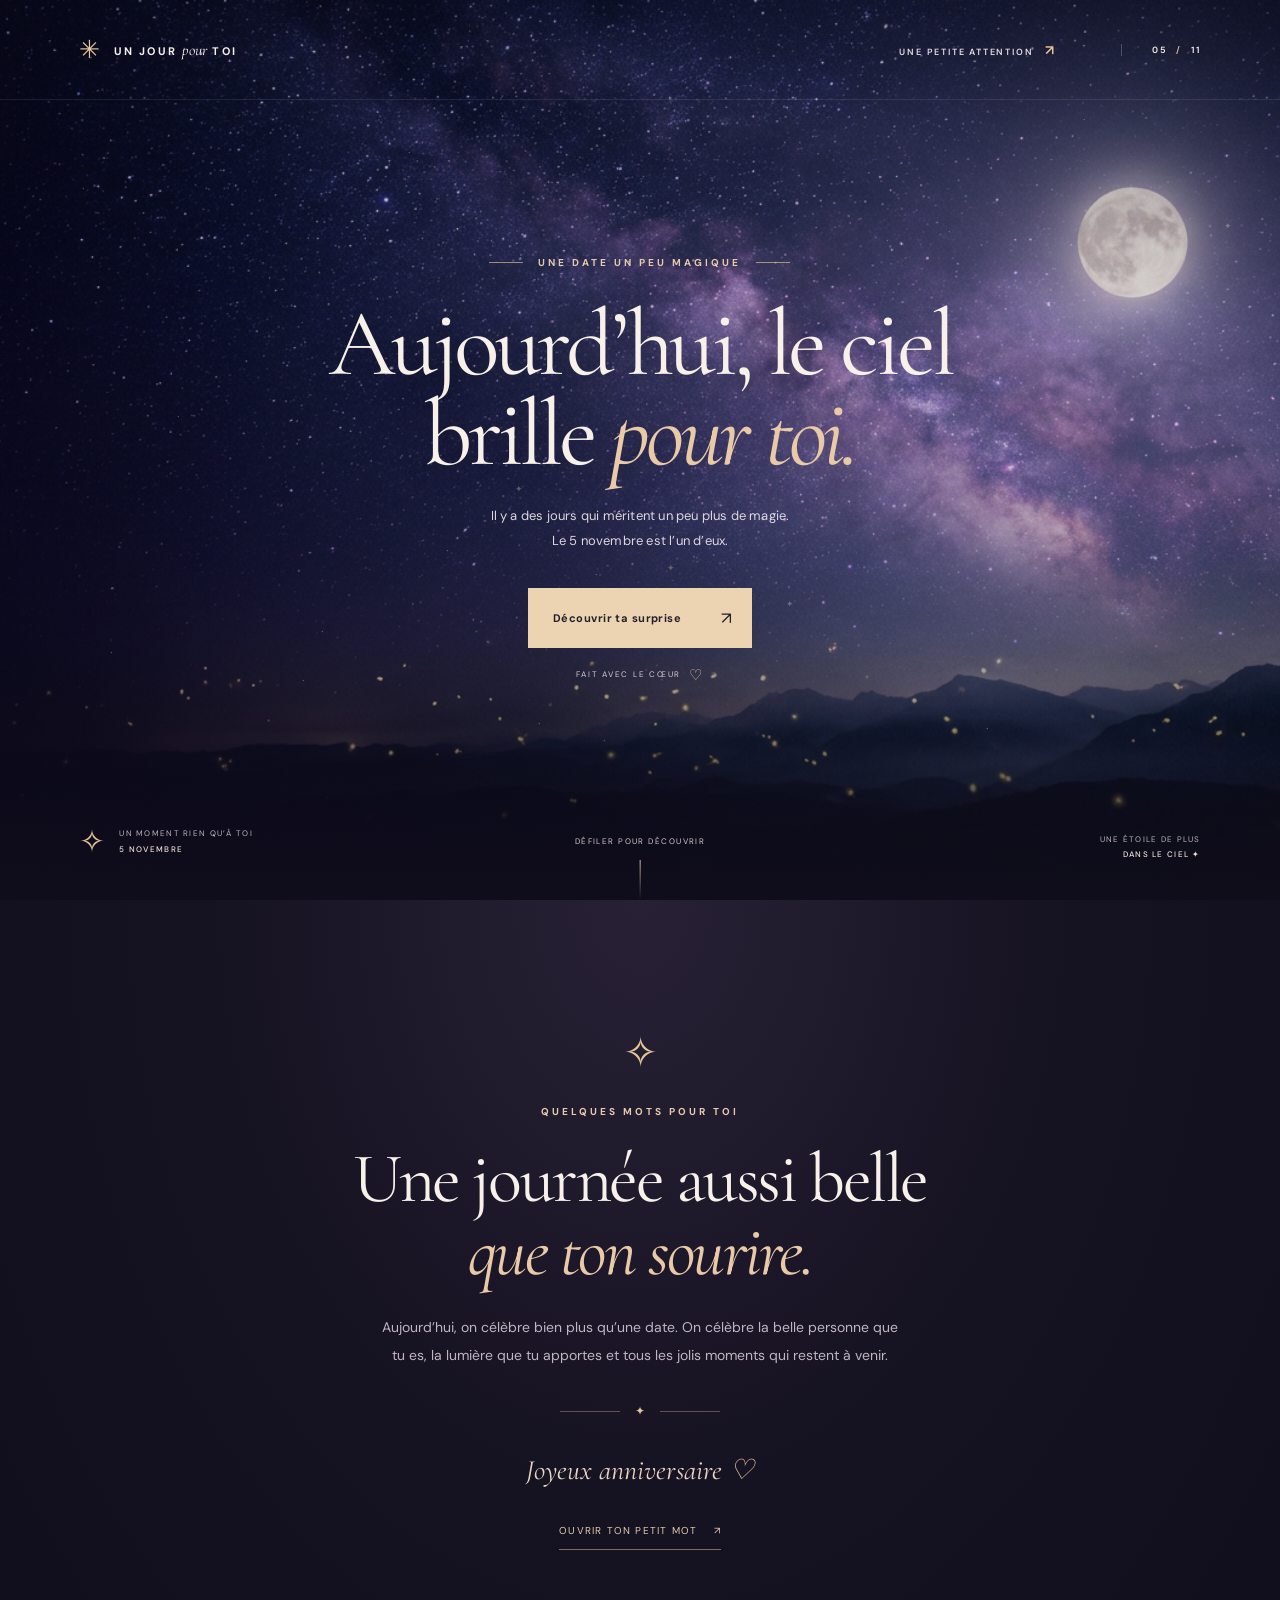
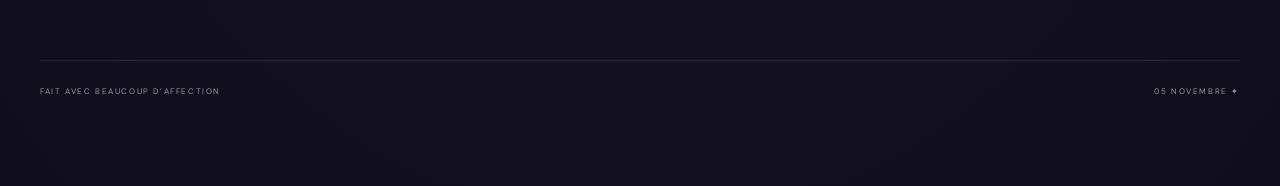
==== anniversaire/index.html @ 51537dd9 "Add birthday surprise page Co-authored-by: arena-agent <297053741+arena-agent@users.noreply.github.c" ====
<!DOCTYPE html>
<html lang="fr">
<head>
  <meta charset="UTF-8">
  <meta name="viewport" content="width=device-width, initial-scale=1.0">
  <meta name="theme-color" content="#10101e">
  <meta name="description" content="Une petite surprise pour une personne extraordinaire, née un 5 novembre.">
  <title>Un jour pour toi ✦ 5 novembre</title>
  <link rel="preconnect" href="https://fonts.googleapis.com">
  <link rel="preconnect" href="https://fonts.gstatic.com" crossorigin>
  <link href="https://fonts.googleapis.com/css2?family=Cormorant+Garamond:ital,wght@0,400;0,500;0,600;1,400;1,500&family=DM+Sans:wght@400;500;600;700&display=swap" rel="stylesheet">
  <link rel="stylesheet" href="css/style.css">
  <script src="js/main.js" defer></script>
</head>
<body>
  <main>
    <section class="hero" id="accueil" aria-labelledby="hero-title">
      <div class="hero__background" aria-hidden="true"></div>
      <div class="stars" aria-hidden="true"></div>
      <header class="header">
        <a class="brand" href="#accueil" aria-label="Un jour pour toi, accueil"><span class="brand__star">✳</span><span>UN JOUR <i>pour</i> TOI</span></a>
        <a class="header__link" href="#attention">UNE PETITE ATTENTION <span>↗</span></a>
        <div class="header__date">05 <span>/</span> 11</div>
      </header>

      <div class="hero__content">
        <div class="eyebrow"><span></span> UNE DATE UN PEU MAGIQUE <span></span></div>
        <h1 id="hero-title">Aujourd’hui, le ciel<br>brille <em>pour toi.</em></h1>
        <p class="hero__text">Il y a des jours qui méritent un peu plus de magie.<br>Le 5 novembre est l’un d’eux.</p>
        <button class="surprise-button" type="button" data-open-surprise><span>Découvrir ta surprise</span><span class="button-arrow">↗</span></button>
        <p class="hero__hint">FAIT AVEC LE CŒUR <span>♡</span></p>
      </div>
      <div class="hero__bottom">
        <div class="bottom-note"><span class="small-sparkle">✧</span><span>UN MOMENT RIEN QU’À TOI<br><strong>5 NOVEMBRE</strong></span></div>
        <a href="#attention" class="scroll-cue"><span>DÉFILER POUR DÉCOUVRIR</span><span class="scroll-line"></span></a>
        <div class="bottom-right">UNE ÉTOILE DE PLUS<br><strong>DANS LE CIEL ✦</strong></div>
      </div>
    </section>

    <section class="dedication" id="attention" aria-labelledby="dedication-title">
      <div class="dedication__ornament" aria-hidden="true">✧</div>
      <p class="section-label">QUELQUES MOTS POUR TOI</p>
      <h2 id="dedication-title">Une journée aussi belle<br><em>que ton sourire.</em></h2>
      <p class="dedication__text">Aujourd’hui, on célèbre bien plus qu’une date. On célèbre la belle personne que tu es, la lumière que tu apportes et tous les jolis moments qui restent à venir.</p>
      <div class="divider"><span></span> ✦ <span></span></div>
      <p class="signature">Joyeux anniversaire <span>♡</span></p>
      <button class="text-button" type="button" data-open-surprise>Ouvrir ton petit mot <span>↗</span></button>
      <div class="dedication__footer"><span>FAIT AVEC BEAUCOUP D’AFFECTION</span><span>05 NOVEMBRE ✦</span></div>
    </section>
  </main>

  <div class="modal" id="surprise" hidden>
    <div class="modal__backdrop" data-close-surprise></div>
    <div class="modal__card" role="dialog" aria-modal="true" aria-labelledby="surprise-title" aria-describedby="surprise-message" tabindex="-1">
      <button class="modal__close" type="button" data-close-surprise aria-label="Fermer la surprise">×</button>
      <div class="modal__star" aria-hidden="true">✧</div>
      <p class="section-label">UN PETIT MOT, JUSTE POUR TOI</p>
      <h2 id="surprise-title">Joyeux<br><em>anniversaire !</em></h2>
      <div class="divider"><span></span> ✦ <span></span></div>
      <p id="surprise-message">Que cette nouvelle année t’apporte mille raisons de sourire, des rêves plein la tête et des moments aussi merveilleux que toi.</p>
      <p class="modal__wish">Aujourd’hui, c’est ton jour. Profites-en ! <span>♡</span></p>
      <button class="modal__again" type="button" id="celebrate">Encore un peu de magie <span>✦</span></button>
    </div>
  </div>
  <canvas id="confetti" aria-hidden="true" hidden></canvas>
</body>
</html>
---- anniversaire/css/style.css ----
:root{--cream:#f7f1e9;--gold:#e4c397;--muted:#c8c1ca;--ink:#100e1c}*{box-sizing:border-box}html{scroll-behavior:smooth}body{margin:0;background:#100e1c;color:var(--cream);font-family:"DM Sans",sans-serif}button,a{-webkit-tap-highlight-color:transparent}button{font:inherit}a{color:inherit;text-decoration:none}.hero{position:relative;min-height:800px;height:100svh;overflow:hidden;display:flex;flex-direction:column;background:#171326}.hero__background{position:absolute;inset:0;background:linear-gradient(90deg,rgba(13,12,25,.22),rgba(13,12,25,.06) 50%,rgba(13,12,25,.16)),linear-gradient(180deg,rgba(13,12,25,.32),transparent 35%,rgba(13,12,25,.16) 70%,#100e1c 100%),url('../img/birthday-night.png') center 57%/cover no-repeat;transform:scale(1.035);animation:sky 25s ease-in-out infinite alternate}.hero:after{content:"";position:absolute;inset:0;pointer-events:none;background:radial-gradient(ellipse at 50% 46%,rgba(29,21,42,.22),transparent 48%)}.header,.hero__content,.hero__bottom{position:relative;z-index:2}.header{display:flex;align-items:center;justify-content:space-between;padding:33px 6.2%;border-bottom:1px solid rgba(255,255,255,.09)}.brand{font-size:11px;font-weight:700;letter-spacing:.2em;display:flex;align-items:center;gap:11px;white-space:nowrap}.brand i{font-family:"Cormorant Garamond",serif;text-transform:lowercase;font-size:16px;letter-spacing:0;font-weight:400}.brand__star{font-size:25px;color:var(--gold);font-weight:400}.header__link,.header__date{font-size:9px;font-weight:600;letter-spacing:.2em}.header__link{margin-left:auto;margin-right:65px;color:#e3dce4}.header__link span{font-size:14px;color:var(--gold);margin-left:8px}.header__date{border-left:1px solid rgba(255,255,255,.23);padding-left:30px}.header__date span{color:var(--gold);padding:0 5px}.hero__content{margin:auto;text-align:center;padding:45px 20px 25px}.eyebrow,.section-label{font-size:10px;letter-spacing:.3em;font-weight:700;color:#e6cbad}.eyebrow{display:flex;align-items:center;justify-content:center;gap:15px}.eyebrow span{width:34px;height:1px;background:rgba(228,195,151,.65)}h1,h2,p{margin:0}h1,h2{font-family:"Cormorant Garamond",Georgia,serif;font-weight:400}h1{font-size:clamp(67px,7.4vw,112px);line-height:.95;letter-spacing:-.045em;margin:30px 0 25px;text-shadow:0 3px 35px rgba(0,0,0,.25)}h1 em,h2 em{color:#e9c9a6;font-weight:400}.hero__text{color:#ddd6df;font-size:13px;line-height:1.9;letter-spacing:.015em}.surprise-button{display:inline-flex;align-items:center;justify-content:space-between;gap:38px;margin-top:34px;background:#ecd3b1;border:1px solid #ecd3b1;color:#24202a;padding:18px 19px 18px 24px;min-width:224px;font-size:11px;font-weight:700;letter-spacing:.04em;cursor:pointer;transition:background .25s,transform .25s,box-shadow .25s}.surprise-button:hover{background:#fff0dc;transform:translateY(-3px);box-shadow:0 10px 35px rgba(233,201,166,.2)}.button-arrow{font-size:17px;font-weight:400}.hero__hint{margin-top:17px;font-size:8px;letter-spacing:.22em;color:#d9cbd1}.hero__hint span{font-size:15px;color:#e6c39b;vertical-align:middle;margin-left:4px}.hero__bottom{display:flex;align-items:end;justify-content:space-between;padding:0 6.2% 38px}.bottom-note{display:flex;align-items:center;gap:14px}.small-sparkle{font-size:31px;color:var(--gold)}.bottom-note span:last-child,.bottom-right{font-size:8px;letter-spacing:.16em;line-height:1.9;color:#bdb2bd}.bottom-note strong,.bottom-right strong{color:#f1e3d8;font-weight:500}.bottom-right{text-align:right}.scroll-cue{position:absolute;left:50%;bottom:0;transform:translateX(-50%);display:flex;flex-direction:column;align-items:center;gap:14px;font-size:8px;letter-spacing:.18em;color:#d6c8cf}.scroll-line{height:40px;width:1px;background:linear-gradient(#d7bda4,transparent)}.stars{position:absolute;inset:0;z-index:1;pointer-events:none}.star{position:absolute;color:#f9e5c6;opacity:.3;animation:twinkle var(--duration) ease-in-out infinite alternate;animation-delay:var(--delay)}.dedication{position:relative;text-align:center;padding:125px 20px 90px;overflow:hidden;background:radial-gradient(ellipse at 50% 0%,#282136 0,#151221 48%,#100e1c 100%)}.dedication__ornament{font-size:42px;color:var(--gold);margin-bottom:25px}.dedication h2,.modal h2{font-size:clamp(48px,5.5vw,78px);line-height:1.03;letter-spacing:-.035em;margin:25px 0}.dedication__text{max-width:520px;margin:0 auto;color:#bfb6c2;font-size:14px;line-height:2}.divider{display:flex;align-items:center;justify-content:center;gap:15px;color:var(--gold);font-size:12px;margin:34px auto}.divider span{width:60px;height:1px;background:rgba(228,195,151,.35)}.signature{font-family:"Cormorant Garamond",serif;font-style:italic;font-size:28px;color:#e9d4c1}.signature span{color:#dcb797}.text-button{background:none;border:0;border-bottom:1px solid rgba(228,195,151,.5);color:#e6cbad;padding:12px 0;margin-top:25px;font-size:10px;letter-spacing:.12em;text-transform:uppercase;cursor:pointer}.text-button span{margin-left:12px}.dedication__footer{max-width:1200px;margin:110px auto 0;padding-top:25px;border-top:1px solid rgba(255,255,255,.1);display:flex;justify-content:space-between;font-size:8px;letter-spacing:.2em;color:#9f939f}.modal[hidden]{display:none}.modal{position:fixed;inset:0;z-index:10;display:grid;place-items:center;padding:20px}.modal__backdrop{position:absolute;inset:0;background:rgba(9,8,17,.8);backdrop-filter:blur(8px)}.modal__card{position:relative;text-align:center;width:min(100%,540px);padding:55px 55px 48px;background:radial-gradient(circle at top,#393047,#1a1727 65%);border:1px solid rgba(228,195,151,.35);box-shadow:0 25px 100px rgba(0,0,0,.5);animation:card-in .5s both}.modal__card:before{content:"";position:absolute;inset:8px;border:1px solid rgba(228,195,151,.12);pointer-events:none}.modal__close{position:absolute;top:16px;right:20px;border:0;background:none;color:#dfcbbd;font-size:27px;cursor:pointer}.modal__star{font-size:45px;color:var(--gold);line-height:1;margin-bottom:18px}.modal h2{font-size:clamp(55px,7vw,78px);margin:24px 0}.modal .divider{margin:24px auto}.modal__card>p:not(.section-label){color:#d4c9d2;font-size:13px;line-height:1.9}.modal__card .modal__wish{margin-top:18px;color:#f1dfcd!important}.modal__wish span{color:#e8bf9b;font-size:18px}.modal__again{background:none;color:#e9c9a6;border:1px solid rgba(228,195,151,.5);padding:14px 20px;margin-top:28px;font-size:10px;letter-spacing:.06em;cursor:pointer}.modal__again:hover{background:rgba(228,195,151,.1)}#confetti{position:fixed;inset:0;z-index:11;pointer-events:none;width:100%;height:100%}button:focus-visible,a:focus-visible{outline:2px solid #ffdfb5;outline-offset:5px}@keyframes twinkle{from{opacity:.1;transform:scale(.6)}to{opacity:.9;transform:scale(1.2)}}@keyframes sky{to{transform:scale(1.09)}}@keyframes appear{from{opacity:0;transform:translateY(15px)}to{opacity:1;transform:translateY(0)}}@keyframes card-in{from{opacity:0;transform:translateY(20px) scale(.97)}to{opacity:1;transform:translateY(0) scale(1)}}@media(max-width:700px){.hero{min-height:690px;height:100svh}.header{padding:23px 22px}.header__link{display:none}.header__date{padding-left:18px}.hero__background{background-position:center,center,62% center}.hero__content{padding-top:30px}h1{font-size:clamp(58px,12vw,80px);margin:27px 0 22px}.hero__text{font-size:12px}.hero__bottom{padding:0 22px 26px}.bottom-right{display:none}.scroll-cue{left:auto;right:22px;transform:none;align-items:flex-end}.scroll-cue span:first-child{font-size:7px}.scroll-line{margin-right:3px;height:30px}.dedication{padding-top:95px}.dedication__footer{margin-top:80px;gap:20px;text-align:left;line-height:1.7}.modal__card{padding:48px 28px 38px}}@media(max-width:380px){h1{font-size:52px}.eyebrow{font-size:8px}.bottom-note span:last-child{font-size:7px}.scroll-cue span:first-child{font-size:6px}}@media(prefers-reduced-motion:reduce){*,*:before,*:after{animation-duration:.01ms!important;animation-iteration-count:1!important;scroll-behavior:auto!important}}
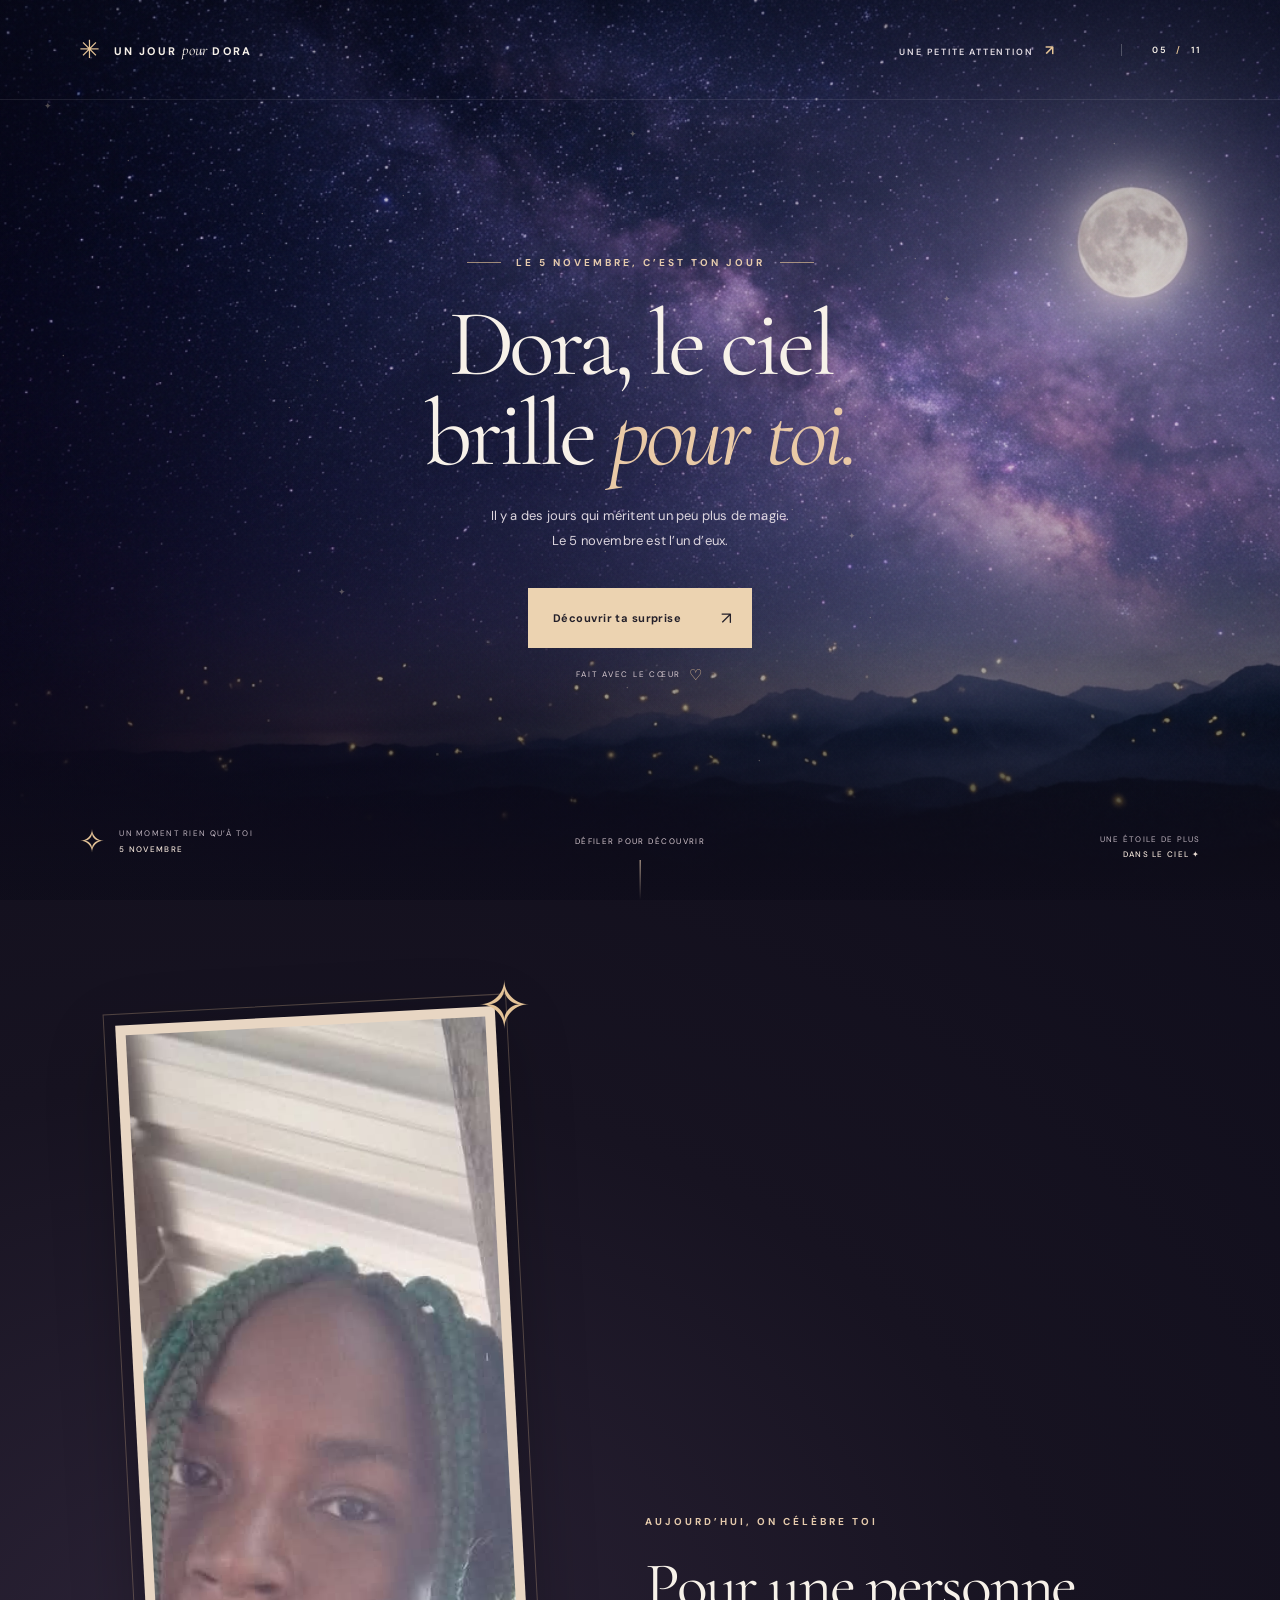
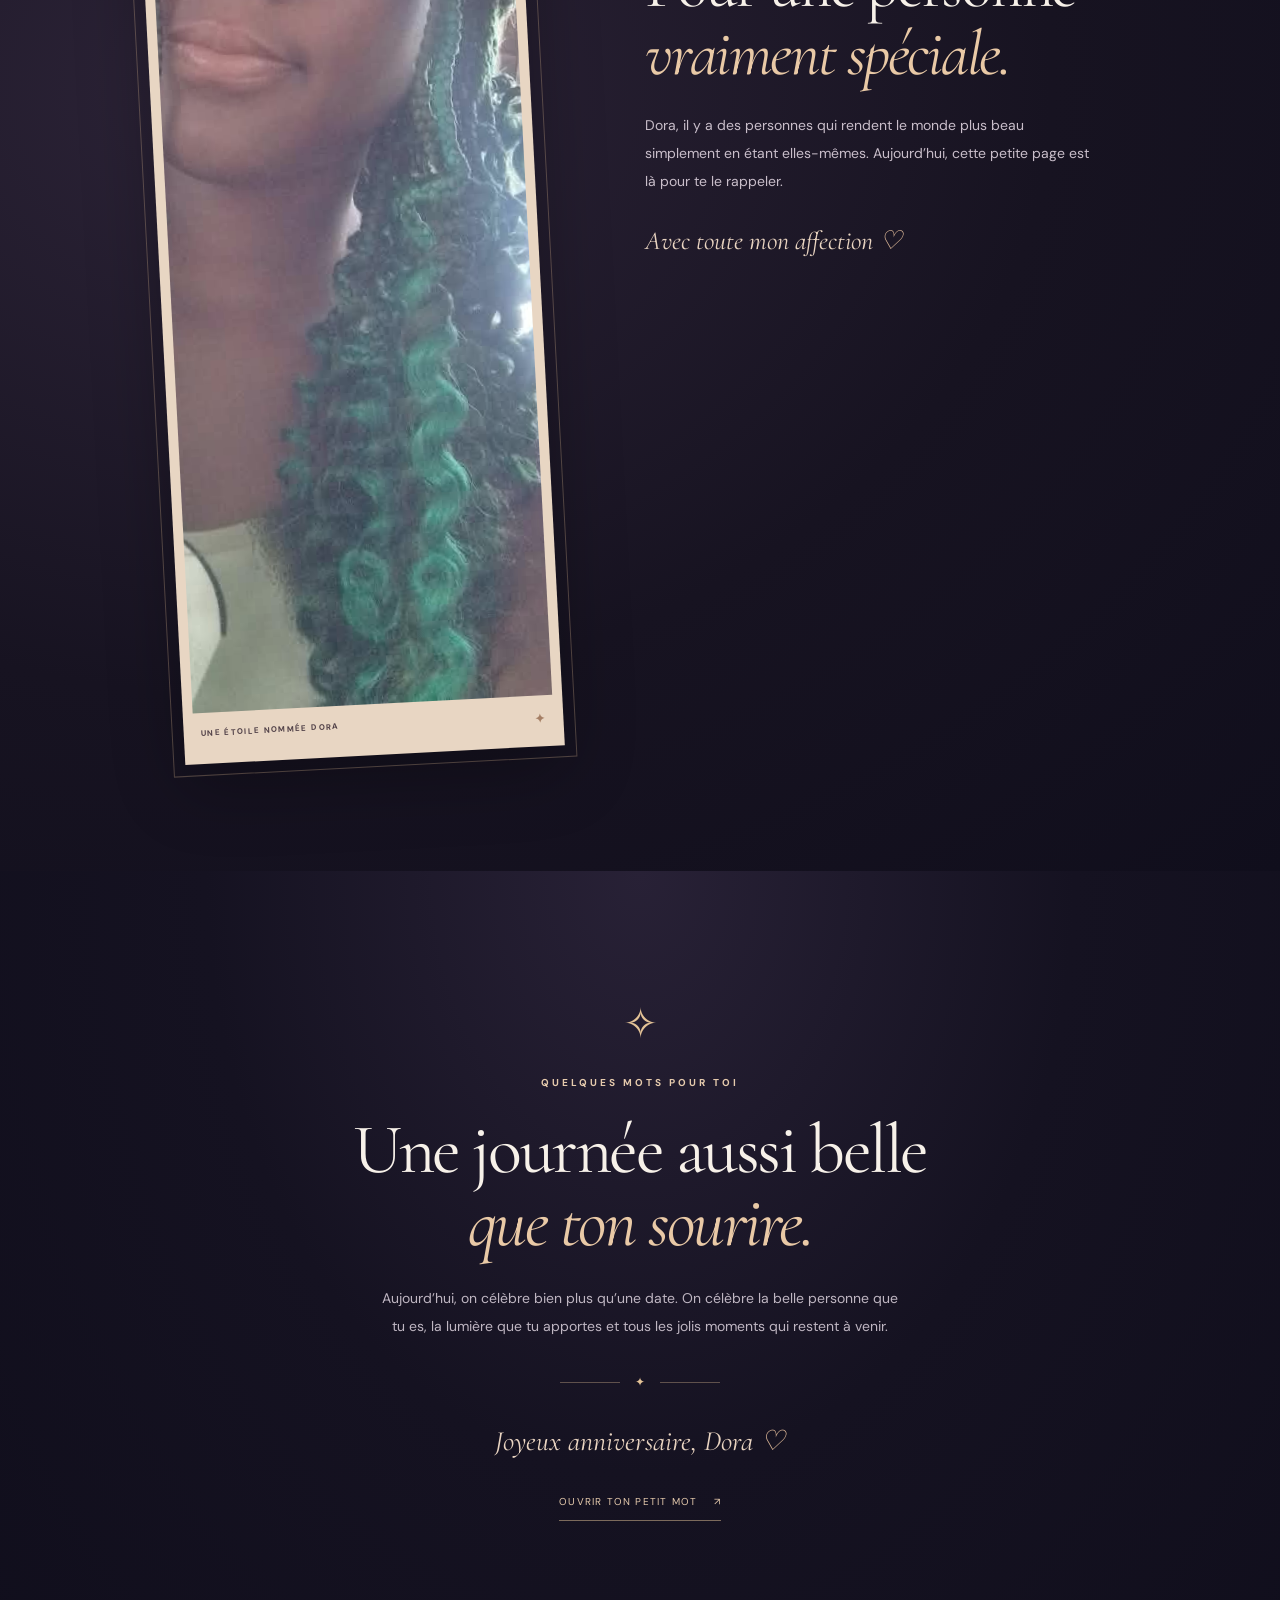
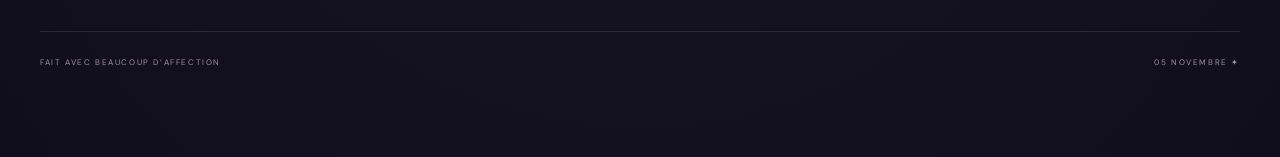
==== commit cb89e4a3: "Personalize birthday surprise for Dora Co-authored-by: arena-agent <297053741+arena-agent@users.nore" ====
--- a/anniversaire/index.html
+++ b/anniversaire/index.html
@@ -4,8 +4,8 @@
   <meta charset="UTF-8">
   <meta name="viewport" content="width=device-width, initial-scale=1.0">
   <meta name="theme-color" content="#10101e">
-  <meta name="description" content="Une petite surprise pour une personne extraordinaire, née un 5 novembre.">
-  <title>Un jour pour toi ✦ 5 novembre</title>
+  <meta name="description" content="Une petite surprise pour Dora, née un 5 novembre.">
+  <title>Pour Dora ✦ Joyeux anniversaire</title>
   <link rel="preconnect" href="https://fonts.googleapis.com">
   <link rel="preconnect" href="https://fonts.gstatic.com" crossorigin>
   <link href="https://fonts.googleapis.com/css2?family=Cormorant+Garamond:ital,wght@0,400;0,500;0,600;1,400;1,500&family=DM+Sans:wght@400;500;600;700&display=swap" rel="stylesheet">
@@ -18,14 +18,14 @@
       <div class="hero__background" aria-hidden="true"></div>
       <div class="stars" aria-hidden="true"></div>
       <header class="header">
-        <a class="brand" href="#accueil" aria-label="Un jour pour toi, accueil"><span class="brand__star">✳</span><span>UN JOUR <i>pour</i> TOI</span></a>
+        <a class="brand" href="#accueil" aria-label="Un jour pour toi, accueil"><span class="brand__star">✳</span><span>UN JOUR <i>pour</i> DORA</span></a>
         <a class="header__link" href="#attention">UNE PETITE ATTENTION <span>↗</span></a>
         <div class="header__date">05 <span>/</span> 11</div>
       </header>
 
       <div class="hero__content">
-        <div class="eyebrow"><span></span> UNE DATE UN PEU MAGIQUE <span></span></div>
-        <h1 id="hero-title">Aujourd’hui, le ciel<br>brille <em>pour toi.</em></h1>
+        <div class="eyebrow"><span></span> LE 5 NOVEMBRE, C’EST TON JOUR <span></span></div>
+        <h1 id="hero-title">Dora, le ciel<br>brille <em>pour toi.</em></h1>
         <p class="hero__text">Il y a des jours qui méritent un peu plus de magie.<br>Le 5 novembre est l’un d’eux.</p>
         <button class="surprise-button" type="button" data-open-surprise><span>Découvrir ta surprise</span><span class="button-arrow">↗</span></button>
         <p class="hero__hint">FAIT AVEC LE CŒUR <span>♡</span></p>
@@ -37,13 +37,29 @@
       </div>
     </section>
 
+    <section class="portrait-section" aria-labelledby="portrait-title">
+      <div class="portrait-section__inner">
+        <div class="portrait-frame">
+          <span class="portrait-frame__sparkle" aria-hidden="true">✧</span>
+          <img src="img/dora.jpg" alt="Portrait de Dora" loading="lazy" width="960" height="1280">
+          <span class="portrait-frame__caption">UNE ÉTOILE NOMMÉE DORA <span>✦</span></span>
+        </div>
+        <div class="portrait-copy">
+          <p class="section-label">AUJOURD’HUI, ON CÉLÈBRE TOI</p>
+          <h2 id="portrait-title">Pour une personne<br><em>vraiment spéciale.</em></h2>
+          <p>Dora, il y a des personnes qui rendent le monde plus beau simplement en étant elles-mêmes. Aujourd’hui, cette petite page est là pour te le rappeler.</p>
+          <div class="portrait-copy__signature">Avec toute mon affection <span>♡</span></div>
+        </div>
+      </div>
+    </section>
+
     <section class="dedication" id="attention" aria-labelledby="dedication-title">
       <div class="dedication__ornament" aria-hidden="true">✧</div>
       <p class="section-label">QUELQUES MOTS POUR TOI</p>
       <h2 id="dedication-title">Une journée aussi belle<br><em>que ton sourire.</em></h2>
       <p class="dedication__text">Aujourd’hui, on célèbre bien plus qu’une date. On célèbre la belle personne que tu es, la lumière que tu apportes et tous les jolis moments qui restent à venir.</p>
       <div class="divider"><span></span> ✦ <span></span></div>
-      <p class="signature">Joyeux anniversaire <span>♡</span></p>
+      <p class="signature">Joyeux anniversaire, Dora <span>♡</span></p>
       <button class="text-button" type="button" data-open-surprise>Ouvrir ton petit mot <span>↗</span></button>
       <div class="dedication__footer"><span>FAIT AVEC BEAUCOUP D’AFFECTION</span><span>05 NOVEMBRE ✦</span></div>
     </section>
@@ -55,9 +71,9 @@
       <button class="modal__close" type="button" data-close-surprise aria-label="Fermer la surprise">×</button>
       <div class="modal__star" aria-hidden="true">✧</div>
       <p class="section-label">UN PETIT MOT, JUSTE POUR TOI</p>
-      <h2 id="surprise-title">Joyeux<br><em>anniversaire !</em></h2>
+      <h2 id="surprise-title">Joyeux anniversaire,<br><em>Dora !</em></h2>
       <div class="divider"><span></span> ✦ <span></span></div>
-      <p id="surprise-message">Que cette nouvelle année t’apporte mille raisons de sourire, des rêves plein la tête et des moments aussi merveilleux que toi.</p>
+      <p id="surprise-message">Dora, que cette nouvelle année t’apporte mille raisons de sourire, des rêves plein la tête et des moments aussi merveilleux que toi.</p>
       <p class="modal__wish">Aujourd’hui, c’est ton jour. Profites-en ! <span>♡</span></p>
       <button class="modal__again" type="button" id="celebrate">Encore un peu de magie <span>✦</span></button>
     </div>
--- a/anniversaire/css/style.css
+++ b/anniversaire/css/style.css
@@ -1 +1,13 @@
 :root{--cream:#f7f1e9;--gold:#e4c397;--muted:#c8c1ca;--ink:#100e1c}*{box-sizing:border-box}html{scroll-behavior:smooth}body{margin:0;background:#100e1c;color:var(--cream);font-family:"DM Sans",sans-serif}button,a{-webkit-tap-highlight-color:transparent}button{font:inherit}a{color:inherit;text-decoration:none}.hero{position:relative;min-height:800px;height:100svh;overflow:hidden;display:flex;flex-direction:column;background:#171326}.hero__background{position:absolute;inset:0;background:linear-gradient(90deg,rgba(13,12,25,.22),rgba(13,12,25,.06) 50%,rgba(13,12,25,.16)),linear-gradient(180deg,rgba(13,12,25,.32),transparent 35%,rgba(13,12,25,.16) 70%,#100e1c 100%),url('../img/birthday-night.png') center 57%/cover no-repeat;transform:scale(1.035);animation:sky 25s ease-in-out infinite alternate}.hero:after{content:"";position:absolute;inset:0;pointer-events:none;background:radial-gradient(ellipse at 50% 46%,rgba(29,21,42,.22),transparent 48%)}.header,.hero__content,.hero__bottom{position:relative;z-index:2}.header{display:flex;align-items:center;justify-content:space-between;padding:33px 6.2%;border-bottom:1px solid rgba(255,255,255,.09)}.brand{font-size:11px;font-weight:700;letter-spacing:.2em;display:flex;align-items:center;gap:11px;white-space:nowrap}.brand i{font-family:"Cormorant Garamond",serif;text-transform:lowercase;font-size:16px;letter-spacing:0;font-weight:400}.brand__star{font-size:25px;color:var(--gold);font-weight:400}.header__link,.header__date{font-size:9px;font-weight:600;letter-spacing:.2em}.header__link{margin-left:auto;margin-right:65px;color:#e3dce4}.header__link span{font-size:14px;color:var(--gold);margin-left:8px}.header__date{border-left:1px solid rgba(255,255,255,.23);padding-left:30px}.header__date span{color:var(--gold);padding:0 5px}.hero__content{margin:auto;text-align:center;padding:45px 20px 25px}.eyebrow,.section-label{font-size:10px;letter-spacing:.3em;font-weight:700;color:#e6cbad}.eyebrow{display:flex;align-items:center;justify-content:center;gap:15px}.eyebrow span{width:34px;height:1px;background:rgba(228,195,151,.65)}h1,h2,p{margin:0}h1,h2{font-family:"Cormorant Garamond",Georgia,serif;font-weight:400}h1{font-size:clamp(67px,7.4vw,112px);line-height:.95;letter-spacing:-.045em;margin:30px 0 25px;text-shadow:0 3px 35px rgba(0,0,0,.25)}h1 em,h2 em{color:#e9c9a6;font-weight:400}.hero__text{color:#ddd6df;font-size:13px;line-height:1.9;letter-spacing:.015em}.surprise-button{display:inline-flex;align-items:center;justify-content:space-between;gap:38px;margin-top:34px;background:#ecd3b1;border:1px solid #ecd3b1;color:#24202a;padding:18px 19px 18px 24px;min-width:224px;font-size:11px;font-weight:700;letter-spacing:.04em;cursor:pointer;transition:background .25s,transform .25s,box-shadow .25s}.surprise-button:hover{background:#fff0dc;transform:translateY(-3px);box-shadow:0 10px 35px rgba(233,201,166,.2)}.button-arrow{font-size:17px;font-weight:400}.hero__hint{margin-top:17px;font-size:8px;letter-spacing:.22em;color:#d9cbd1}.hero__hint span{font-size:15px;color:#e6c39b;vertical-align:middle;margin-left:4px}.hero__bottom{display:flex;align-items:end;justify-content:space-between;padding:0 6.2% 38px}.bottom-note{display:flex;align-items:center;gap:14px}.small-sparkle{font-size:31px;color:var(--gold)}.bottom-note span:last-child,.bottom-right{font-size:8px;letter-spacing:.16em;line-height:1.9;color:#bdb2bd}.bottom-note strong,.bottom-right strong{color:#f1e3d8;font-weight:500}.bottom-right{text-align:right}.scroll-cue{position:absolute;left:50%;bottom:0;transform:translateX(-50%);display:flex;flex-direction:column;align-items:center;gap:14px;font-size:8px;letter-spacing:.18em;color:#d6c8cf}.scroll-line{height:40px;width:1px;background:linear-gradient(#d7bda4,transparent)}.stars{position:absolute;inset:0;z-index:1;pointer-events:none}.star{position:absolute;color:#f9e5c6;opacity:.3;animation:twinkle var(--duration) ease-in-out infinite alternate;animation-delay:var(--delay)}.dedication{position:relative;text-align:center;padding:125px 20px 90px;overflow:hidden;background:radial-gradient(ellipse at 50% 0%,#282136 0,#151221 48%,#100e1c 100%)}.dedication__ornament{font-size:42px;color:var(--gold);margin-bottom:25px}.dedication h2,.modal h2{font-size:clamp(48px,5.5vw,78px);line-height:1.03;letter-spacing:-.035em;margin:25px 0}.dedication__text{max-width:520px;margin:0 auto;color:#bfb6c2;font-size:14px;line-height:2}.divider{display:flex;align-items:center;justify-content:center;gap:15px;color:var(--gold);font-size:12px;margin:34px auto}.divider span{width:60px;height:1px;background:rgba(228,195,151,.35)}.signature{font-family:"Cormorant Garamond",serif;font-style:italic;font-size:28px;color:#e9d4c1}.signature span{color:#dcb797}.text-button{background:none;border:0;border-bottom:1px solid rgba(228,195,151,.5);color:#e6cbad;padding:12px 0;margin-top:25px;font-size:10px;letter-spacing:.12em;text-transform:uppercase;cursor:pointer}.text-button span{margin-left:12px}.dedication__footer{max-width:1200px;margin:110px auto 0;padding-top:25px;border-top:1px solid rgba(255,255,255,.1);display:flex;justify-content:space-between;font-size:8px;letter-spacing:.2em;color:#9f939f}.modal[hidden]{display:none}.modal{position:fixed;inset:0;z-index:10;display:grid;place-items:center;padding:20px}.modal__backdrop{position:absolute;inset:0;background:rgba(9,8,17,.8);backdrop-filter:blur(8px)}.modal__card{position:relative;text-align:center;width:min(100%,540px);padding:55px 55px 48px;background:radial-gradient(circle at top,#393047,#1a1727 65%);border:1px solid rgba(228,195,151,.35);box-shadow:0 25px 100px rgba(0,0,0,.5);animation:card-in .5s both}.modal__card:before{content:"";position:absolute;inset:8px;border:1px solid rgba(228,195,151,.12);pointer-events:none}.modal__close{position:absolute;top:16px;right:20px;border:0;background:none;color:#dfcbbd;font-size:27px;cursor:pointer}.modal__star{font-size:45px;color:var(--gold);line-height:1;margin-bottom:18px}.modal h2{font-size:clamp(55px,7vw,78px);margin:24px 0}.modal .divider{margin:24px auto}.modal__card>p:not(.section-label){color:#d4c9d2;font-size:13px;line-height:1.9}.modal__card .modal__wish{margin-top:18px;color:#f1dfcd!important}.modal__wish span{color:#e8bf9b;font-size:18px}.modal__again{background:none;color:#e9c9a6;border:1px solid rgba(228,195,151,.5);padding:14px 20px;margin-top:28px;font-size:10px;letter-spacing:.06em;cursor:pointer}.modal__again:hover{background:rgba(228,195,151,.1)}#confetti{position:fixed;inset:0;z-index:11;pointer-events:none;width:100%;height:100%}button:focus-visible,a:focus-visible{outline:2px solid #ffdfb5;outline-offset:5px}@keyframes twinkle{from{opacity:.1;transform:scale(.6)}to{opacity:.9;transform:scale(1.2)}}@keyframes sky{to{transform:scale(1.09)}}@keyframes appear{from{opacity:0;transform:translateY(15px)}to{opacity:1;transform:translateY(0)}}@keyframes card-in{from{opacity:0;transform:translateY(20px) scale(.97)}to{opacity:1;transform:translateY(0) scale(1)}}@media(max-width:700px){.hero{min-height:690px;height:100svh}.header{padding:23px 22px}.header__link{display:none}.header__date{padding-left:18px}.hero__background{background-position:center,center,62% center}.hero__content{padding-top:30px}h1{font-size:clamp(58px,12vw,80px);margin:27px 0 22px}.hero__text{font-size:12px}.hero__bottom{padding:0 22px 26px}.bottom-right{display:none}.scroll-cue{left:auto;right:22px;transform:none;align-items:flex-end}.scroll-cue span:first-child{font-size:7px}.scroll-line{margin-right:3px;height:30px}.dedication{padding-top:95px}.dedication__footer{margin-top:80px;gap:20px;text-align:left;line-height:1.7}.modal__card{padding:48px 28px 38px}}@media(max-width:380px){h1{font-size:52px}.eyebrow{font-size:8px}.bottom-note span:last-child{font-size:7px}.scroll-cue span:first-child{font-size:6px}}@media(prefers-reduced-motion:reduce){*,*:before,*:after{animation-duration:.01ms!important;animation-iteration-count:1!important;scroll-behavior:auto!important}}
+
+/* Un portrait et quelques mots rien que pour Dora. */
+.portrait-section{position:relative;background:radial-gradient(ellipse at 20% 50%,#2d2438 0,#171321 55%,#100e1c 100%);padding:115px 7%;overflow:hidden}
+.portrait-section__inner{max-width:980px;margin:auto;display:grid;grid-template-columns:minmax(240px,380px) 1fr;align-items:center;gap:clamp(55px,9vw,135px)}
+.portrait-frame{position:relative;padding:10px 10px 20px;background:#e8d6c3;box-shadow:0 22px 70px rgba(0,0,0,.3);transform:rotate(-3deg)}
+.portrait-frame:before{content:"";position:absolute;inset:-12px;border:1px solid rgba(228,195,151,.28);pointer-events:none}
+.portrait-frame img{display:block;width:100%;aspect-ratio:4/5;object-fit:cover;object-position:center 34%;filter:saturate(.9)}
+.portrait-frame__caption{display:flex;justify-content:space-between;padding:15px 7px 0;color:#514148;font-size:8px;font-weight:700;letter-spacing:.17em}
+.portrait-frame__caption span{font-size:12px;color:#a57f65}
+.portrait-frame__sparkle{position:absolute;right:-36px;top:-42px;font-size:65px;color:#e4c397;z-index:1;transform:rotate(3deg)}
+.portrait-copy{text-align:left}.portrait-copy h2{font-size:clamp(46px,5vw,70px);line-height:1.05;letter-spacing:-.035em;margin:24px 0}.portrait-copy>p:not(.section-label){max-width:450px;color:#c9beca;font-size:14px;line-height:2}.portrait-copy__signature{margin-top:30px;font:italic 26px 'Cormorant Garamond',Georgia,serif;color:#e9d4c1}.portrait-copy__signature span{color:#dcb797}
+@media(max-width:700px){.portrait-section{padding:85px 28px}.portrait-section__inner{grid-template-columns:1fr;gap:65px;max-width:390px}.portrait-frame{width:85%;margin:auto}.portrait-copy{text-align:center}.portrait-copy h2{font-size:48px}.portrait-copy>p:not(.section-label){font-size:13px}.portrait-frame__sparkle{right:-30px;top:-36px;font-size:52px}}
